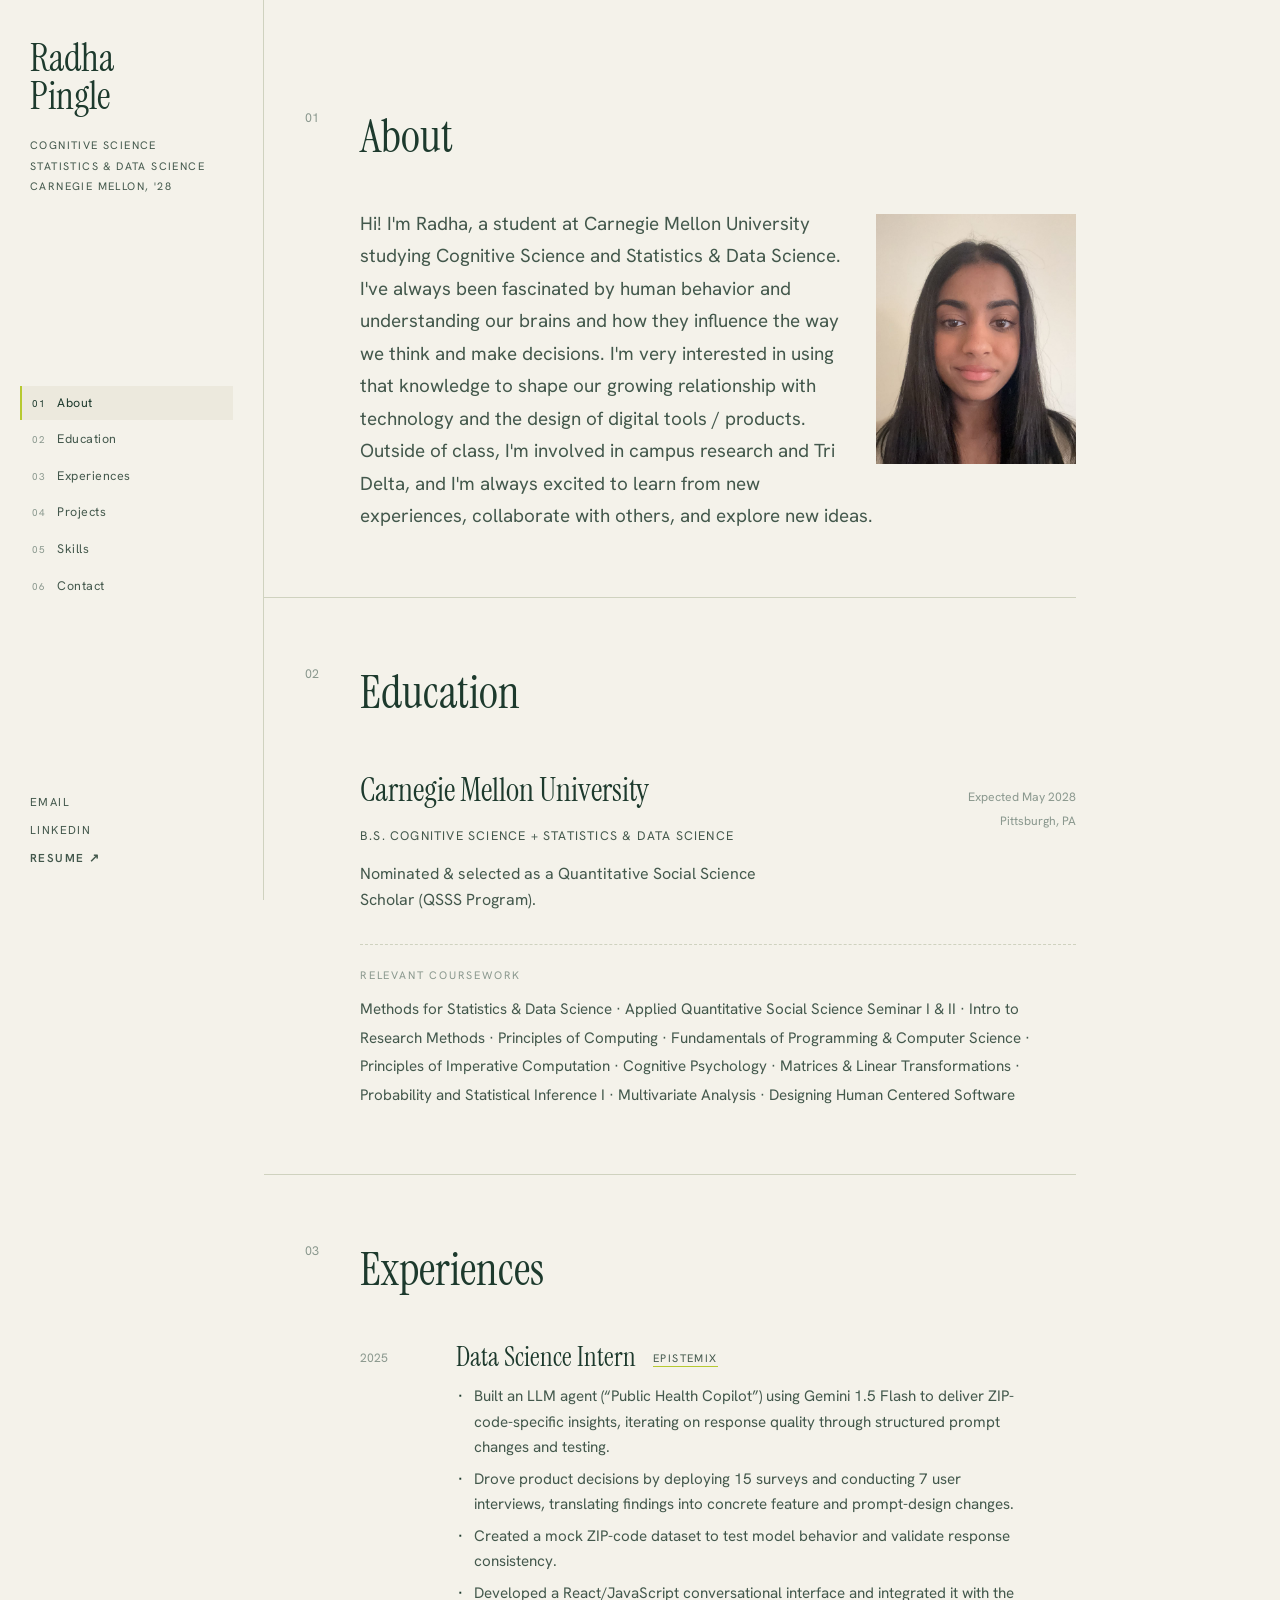
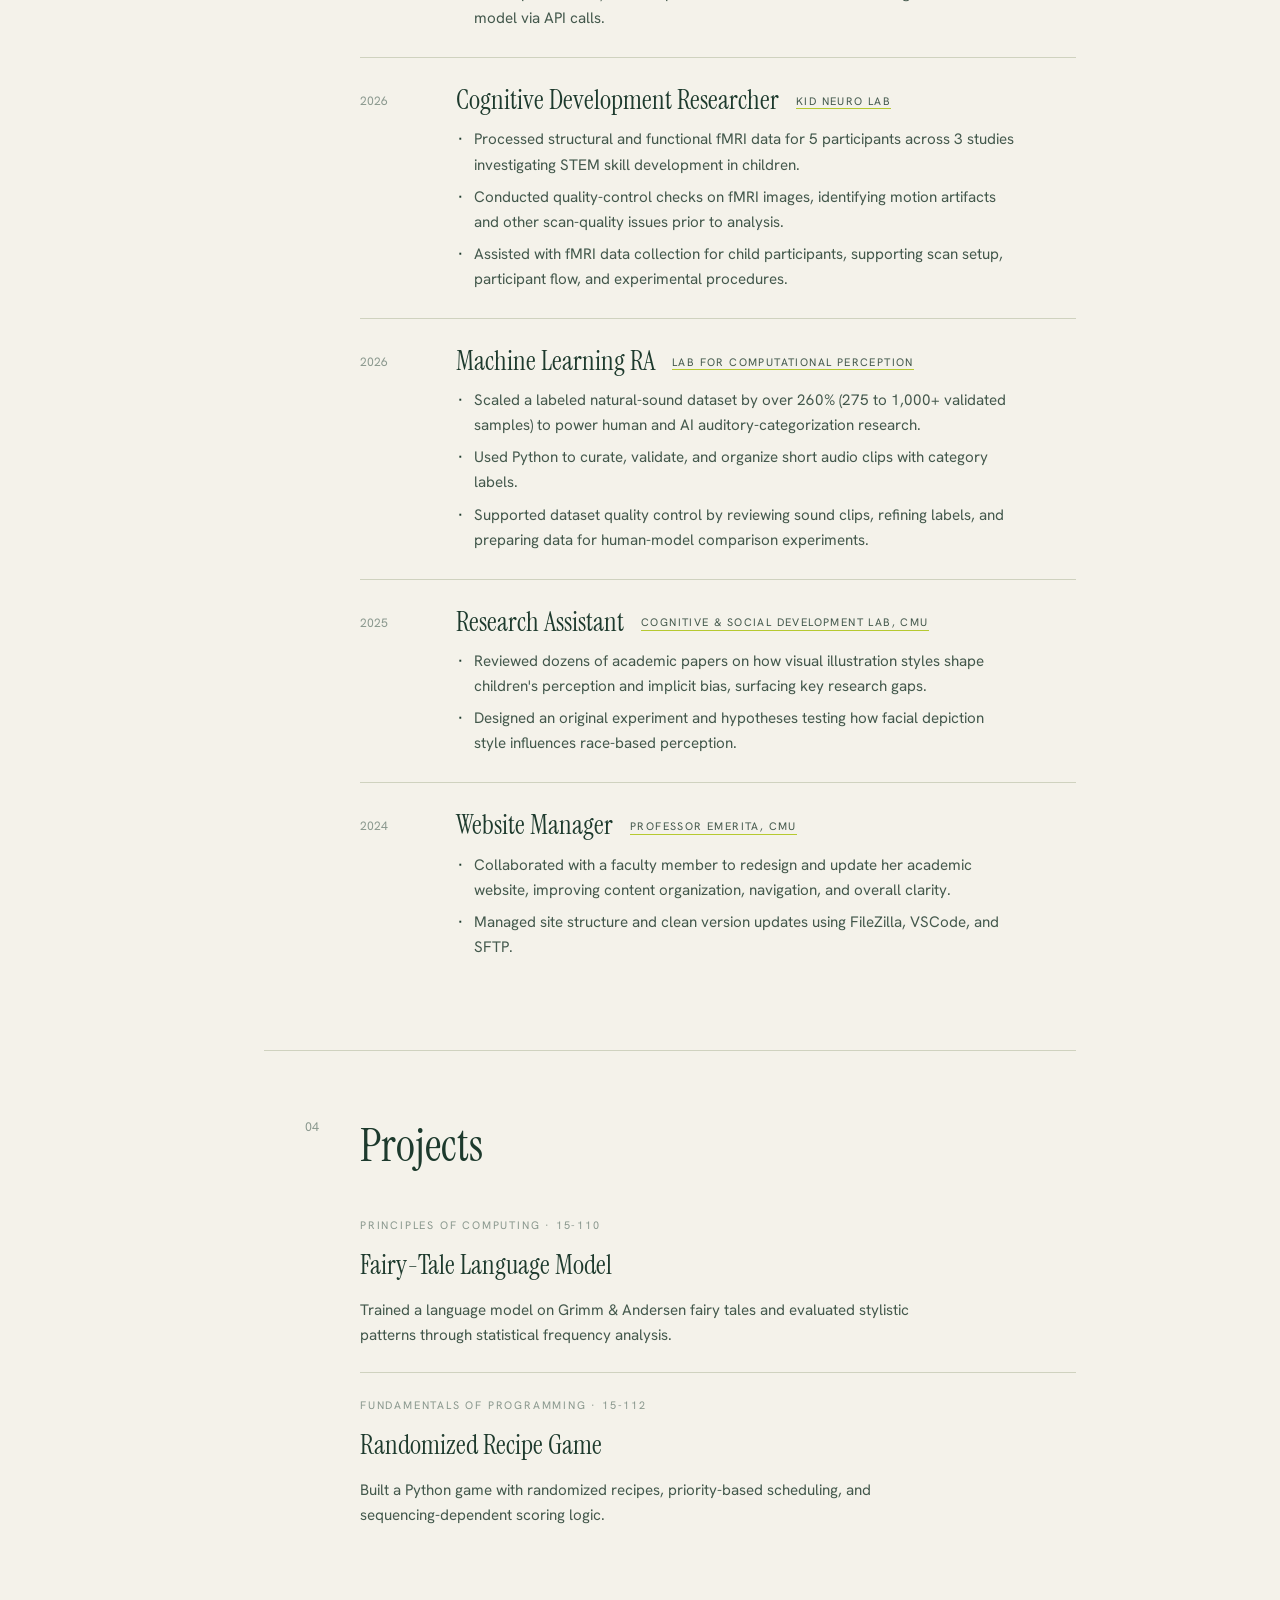
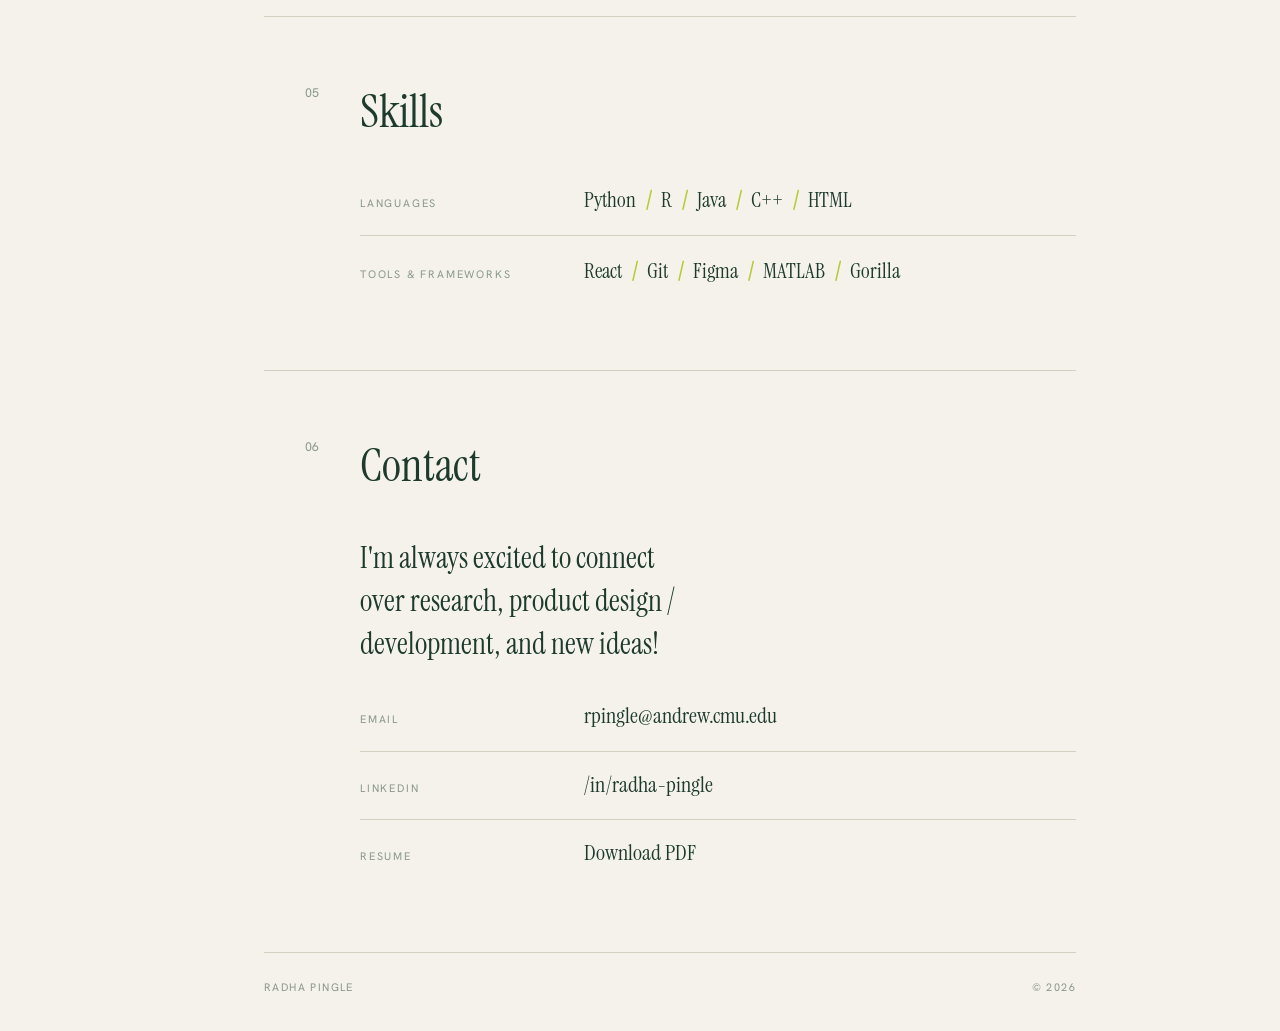
==== classic/index.html @ 880a049f "Publish botanical portfolio as the main site. Promote the interactive intro experience to the root a" ====
<!DOCTYPE html>
<html lang="en">
<head>
  <meta charset="UTF-8" />
  <meta name="viewport" content="width=device-width, initial-scale=1.0" />
  <title>Radha Pingle</title>
  <meta name="description" content="Radha Pingle, Cognitive Science and Statistics & Data Science student at Carnegie Mellon University." />
  <link rel="preconnect" href="https://fonts.googleapis.com" />
  <link rel="preconnect" href="https://fonts.gstatic.com" crossorigin />
  <link href="https://fonts.googleapis.com/css2?family=Instrument+Serif:ital@0;1&family=Hanken+Grotesk:wght@400;500;600&display=swap" rel="stylesheet" />
  <link rel="stylesheet" href="styles.css" />
</head>
<body id="top">

  <!-- Mobile header (rail collapses into this) -->
  <header class="mobilebar">
    <a href="#top" class="mobilebar__name">Radha Pingle</a>
    <button class="mobilebar__toggle" aria-label="Toggle index" aria-expanded="false">Index</button>
    <nav class="mobilebar__nav" id="mobileNav">
      <a href="#about"><span>01</span> About</a>
      <a href="#education"><span>02</span> Education</a>
      <a href="#work"><span>03</span> Experiences</a>
      <a href="#projects"><span>04</span> Projects</a>
      <a href="#skills"><span>05</span> Skills</a>
      <a href="#contact"><span>06</span> Contact</a>
      <a href="../assets/RadhaP_Resume.pdf" target="_blank" rel="noopener" class="is-resume">Resume ↗</a>
    </nav>
  </header>

  <div class="frame">

    <!-- Fixed left rail -->
    <aside class="rail">
      <div class="rail__top">
        <a href="#top" class="rail__name">Radha<br />Pingle</a>
        <p class="rail__role">Cognitive Science<br />Statistics &amp; Data Science<br />Carnegie Mellon, '28</p>
      </div>

      <nav class="rail__index" aria-label="Section index">
        <a href="#about" data-spy="about"><span class="rail__no">01</span>About</a>
        <a href="#education" data-spy="education"><span class="rail__no">02</span>Education</a>
        <a href="#work" data-spy="work"><span class="rail__no">03</span>Experiences</a>
        <a href="#projects" data-spy="projects"><span class="rail__no">04</span>Projects</a>
        <a href="#skills" data-spy="skills"><span class="rail__no">05</span>Skills</a>
        <a href="#contact" data-spy="contact"><span class="rail__no">06</span>Contact</a>
      </nav>

      <div class="rail__foot">
        <a href="mailto:rpingle@andrew.cmu.edu">Email</a>
        <a href="https://www.linkedin.com/in/radha-pingle-651835333" target="_blank" rel="noopener">LinkedIn</a>
        <a href="../assets/RadhaP_Resume.pdf" target="_blank" rel="noopener" class="rail__resume">Resume ↗</a>
      </div>
    </aside>

    <!-- Content column -->
    <main class="page">

      <!-- 01 About -->
      <section class="sec" id="about">
        <span class="sec__no" aria-hidden="true">01</span>
        <div class="sec__body">
          <h2 class="sec__title reveal">About</h2>
          <div class="about reveal">
            <figure class="about__fig">
              <img src="../assets/profile.jpg" alt="Portrait of Radha Pingle" onerror="this.parentElement.style.display='none';" />
            </figure>
            <p class="about__text">
              Hi! I'm Radha, a student at Carnegie Mellon University studying Cognitive Science
              and Statistics &amp; Data Science. I've always been fascinated by human behavior and
              understanding our brains and how they influence the way we think and make decisions.
              I'm very interested in using that knowledge to shape our growing relationship with
              technology and the design of digital tools / products. Outside of class, I'm involved
              in campus research and Tri Delta, and I'm always excited to learn from new experiences,
              collaborate with others, and explore new ideas.
            </p>
          </div>
        </div>
      </section>

      <!-- 02 Education -->
      <section class="sec" id="education">
        <span class="sec__no" aria-hidden="true">02</span>
        <div class="sec__body">
          <h2 class="sec__title reveal">Education</h2>
          <div class="edu reveal">
            <div class="edu__row">
              <div>
                <h3 class="edu__school">Carnegie Mellon University</h3>
                <p class="edu__degree">B.S. Cognitive Science + Statistics &amp; Data Science</p>
                <p class="edu__honor">Nominated &amp; selected as a Quantitative Social Science Scholar (QSSS Program).</p>
              </div>
              <div class="edu__meta">
                <p>Expected May 2028</p>
                <p>Pittsburgh, PA</p>
              </div>
            </div>
            <div class="edu__course">
              <p class="label">Relevant coursework</p>
              <p>
                Methods for Statistics &amp; Data Science · Applied Quantitative Social Science Seminar I &amp; II ·
                Intro to Research Methods · Principles of Computing · Fundamentals of Programming &amp; Computer Science ·
                Principles of Imperative Computation · Cognitive Psychology · Matrices &amp; Linear Transformations ·
                Probability and Statistical Inference I · Multivariate Analysis · Designing Human Centered Software
              </p>
            </div>
          </div>
        </div>
      </section>

      <!-- 03 Selected Work -->
      <section class="sec" id="work">
        <span class="sec__no" aria-hidden="true">03</span>
        <div class="sec__body">
          <h2 class="sec__title reveal">Experiences</h2>
          <ul class="work">
            <li class="work__row reveal">
              <span class="work__year">2025</span>
              <div>
                <h3 class="work__role">Data Science Intern <a class="work__org" href="https://epistemix.com/" target="_blank" rel="noopener">Epistemix</a></h3>
                <ul class="work__points">
                  <li>Built an LLM agent (“Public Health Copilot”) using Gemini 1.5 Flash to deliver ZIP-code-specific insights, iterating on response quality through structured prompt changes and testing.</li>
                  <li>Drove product decisions by deploying 15 surveys and conducting 7 user interviews, translating findings into concrete feature and prompt-design changes.</li>
                  <li>Created a mock ZIP-code dataset to test model behavior and validate response consistency.</li>
                  <li>Developed a React/JavaScript conversational interface and integrated it with the model via API calls.</li>
                </ul>
              </div>
            </li>

            <li class="work__row reveal">
              <span class="work__year">2026</span>
              <div>
                <h3 class="work__role">Cognitive Development Researcher <a class="work__org" href="https://kidneurolab.andrew.cmu.edu/" target="_blank" rel="noopener">Kid Neuro Lab</a></h3>
                <ul class="work__points">
                  <li>Processed structural and functional fMRI data for 5 participants across 3 studies investigating STEM skill development in children.</li>
                  <li>Conducted quality-control checks on fMRI images, identifying motion artifacts and other scan-quality issues prior to analysis.</li>
                  <li>Assisted with fMRI data collection for child participants, supporting scan setup, participant flow, and experimental procedures.</li>
                </ul>
              </div>
            </li>

            <li class="work__row reveal">
              <span class="work__year">2026</span>
              <div>
                <h3 class="work__role">Machine Learning RA <span class="work__org">Lab for Computational Perception</span></h3>
                <ul class="work__points">
                  <li>Scaled a labeled natural-sound dataset by over 260% (275 to 1,000+ validated samples) to power human and AI auditory-categorization research.</li>
                  <li>Used Python to curate, validate, and organize short audio clips with category labels.</li>
                  <li>Supported dataset quality control by reviewing sound clips, refining labels, and preparing data for human-model comparison experiments.</li>
                </ul>
              </div>
            </li>

            <li class="work__row reveal">
              <span class="work__year">2025</span>
              <div>
                <h3 class="work__role">Research Assistant <a class="work__org" href="https://sites.google.com/andrew.cmu.edu/csdl/home" target="_blank" rel="noopener">Cognitive &amp; Social Development Lab, CMU</a></h3>
                <ul class="work__points">
                  <li>Reviewed dozens of academic papers on how visual illustration styles shape children's perception and implicit bias, surfacing key research gaps.</li>
                  <li>Designed an original experiment and hypotheses testing how facial depiction style influences race-based perception.</li>
                </ul>
              </div>
            </li>

            <li class="work__row reveal">
              <span class="work__year">2024</span>
              <div>
                <h3 class="work__role">Website Manager <a class="work__org" href="https://www.cmu.edu/dietrich/psychology/memorylab/index.html" target="_blank" rel="noopener">Professor Emerita, CMU</a></h3>
                <ul class="work__points">
                  <li>Collaborated with a faculty member to redesign and update her academic website, improving content organization, navigation, and overall clarity.</li>
                  <li>Managed site structure and clean version updates using FileZilla, VSCode, and SFTP.</li>
                </ul>
              </div>
            </li>
          </ul>
        </div>
      </section>

      <!-- 04 Projects -->
      <section class="sec" id="projects">
        <span class="sec__no" aria-hidden="true">04</span>
        <div class="sec__body">
          <h2 class="sec__title reveal">Projects</h2>
          <ul class="projects">
            <li class="proj reveal">
              <p class="label">Principles of Computing · 15-110</p>
              <h3 class="proj__title">Fairy-Tale Language Model</h3>
              <p class="proj__desc">Trained a language model on Grimm &amp; Andersen fairy tales and evaluated stylistic patterns through statistical frequency analysis.</p>
            </li>
            <li class="proj reveal">
              <p class="label">Fundamentals of Programming · 15-112</p>
              <h3 class="proj__title">Randomized Recipe Game</h3>
              <p class="proj__desc">Built a Python game with randomized recipes, priority-based scheduling, and sequencing-dependent scoring logic.</p>
            </li>
          </ul>
        </div>
      </section>

      <!-- 05 Skills -->
      <section class="sec" id="skills">
        <span class="sec__no" aria-hidden="true">05</span>
        <div class="sec__body">
          <h2 class="sec__title reveal">Skills</h2>
          <dl class="skills reveal">
            <div class="skills__row">
              <dt class="label">Languages</dt>
              <dd>Python <i>/</i> R <i>/</i> Java <i>/</i> C++ <i>/</i> HTML</dd>
            </div>
            <div class="skills__row">
              <dt class="label">Tools &amp; Frameworks</dt>
              <dd>React <i>/</i> Git <i>/</i> Figma <i>/</i> MATLAB <i>/</i> Gorilla</dd>
            </div>
          </dl>
        </div>
      </section>

      <!-- 06 Contact -->
      <section class="sec" id="contact">
        <span class="sec__no" aria-hidden="true">06</span>
        <div class="sec__body">
          <h2 class="sec__title reveal">Contact</h2>
          <div class="contact reveal">
            <p class="contact__lead">
              I'm always excited to connect over research, product design / development, and new ideas!
            </p>
            <ul class="contact__list">
              <li>
                <a href="mailto:rpingle@andrew.cmu.edu">
                  <span class="label">Email</span>
                  <span class="contact__v">rpingle@andrew.cmu.edu</span>
                </a>
              </li>
              <li>
                <a href="https://www.linkedin.com/in/radha-pingle-651835333" target="_blank" rel="noopener">
                  <span class="label">LinkedIn</span>
                  <span class="contact__v">/in/radha-pingle</span>
                </a>
              </li>
              <li>
                <a href="../assets/RadhaP_Resume.pdf" target="_blank" rel="noopener">
                  <span class="label">Resume</span>
                  <span class="contact__v">Download PDF</span>
                </a>
              </li>
            </ul>
          </div>
        </div>
      </section>

      <footer class="ftr">
        <span>Radha Pingle</span>
        <span>© <span id="year"></span></span>
      </footer>
    </main>
  </div>

  <script src="script.js"></script>
</body>
</html>
---- classic/styles.css ----
/* ============================================================
   Radha Pingle — botanical archive / research dossier
   ============================================================ */

:root {
  --paper: #f4f2ea;      /* pale oat */
  --paper-2: #ece9dd;    /* slightly deeper, for rules & fills */
  --ink: #1d3a2d;        /* bottle green */
  --ink-soft: #43584c;   /* moss, secondary text */
  --faint: #8a988e;      /* captions, years */
  --acid: #b6c930;       /* chartreuse accent — use sparingly */
  --line: #cfd2bf;       /* hairline rules */
  --rail-w: 264px;
  --serif: "Instrument Serif", Georgia, "Times New Roman", serif;
  --sans: "Hanken Grotesk", -apple-system, BlinkMacSystemFont, "Segoe UI", sans-serif;
  --mono: "Hanken Grotesk", -apple-system, sans-serif;
}

* { box-sizing: border-box; margin: 0; padding: 0; }

html { scroll-behavior: smooth; scroll-padding-top: 24px; }

body {
  font-family: var(--sans);
  background: var(--paper);
  color: var(--ink);
  line-height: 1.65;
  -webkit-font-smoothing: antialiased;
}

a { color: inherit; text-decoration: none; }
::selection { background: var(--acid); color: var(--ink); }

mark {
  background: linear-gradient(transparent 55%, var(--acid) 55%, var(--acid) 92%, transparent 92%);
  color: inherit; padding: 0 2px;
}

.label {
  font-family: var(--mono); font-size: 0.68rem; text-transform: uppercase;
  letter-spacing: 1.8px; color: var(--faint); font-weight: 400;
}

/* ---------- Reveal ---------- */
.reveal { opacity: 0; transform: translateY(16px); transition: opacity 0.6s ease, transform 0.6s cubic-bezier(0.2, 0.7, 0.2, 1); }
.reveal.in { opacity: 1; transform: none; }
@media (prefers-reduced-motion: reduce) {
  .reveal { opacity: 1; transform: none; transition: none; }
  html { scroll-behavior: auto; }
}

/* ============================================================
   Frame: fixed rail + scrolling page
   ============================================================ */
.frame { display: flex; min-height: 100vh; }

.rail {
  position: fixed; top: 0; left: 0; bottom: 0; width: var(--rail-w);
  display: flex; flex-direction: column; justify-content: space-between;
  padding: 40px 30px 32px; border-right: 1px solid var(--line);
  background: var(--paper);
}

.rail__name {
  font-family: var(--serif); font-weight: 400; font-size: 2.35rem;
  line-height: 1.0; letter-spacing: 0; display: inline-block;
}
.rail__name:hover { font-style: italic; }

.rail__role {
  margin-top: 18px; font-family: var(--mono); font-size: 0.68rem;
  text-transform: uppercase; letter-spacing: 1.4px; line-height: 1.9; color: var(--ink-soft);
}

.rail__index { display: flex; flex-direction: column; gap: 2px; }
.rail__index a {
  display: flex; align-items: baseline; gap: 12px;
  font-family: var(--mono); font-size: 0.78rem; letter-spacing: 0.5px;
  color: var(--ink-soft); padding: 7px 10px; margin-left: -10px;
  border-left: 2px solid transparent; transition: all 0.2s ease;
}
.rail__no { font-size: 0.62rem; color: var(--faint); }
.rail__index a:hover { color: var(--ink); border-left-color: var(--line); }
.rail__index a.is-active { color: var(--ink); border-left-color: var(--acid); background: var(--paper-2); }
.rail__index a.is-active .rail__no { color: var(--ink); }

.rail__foot { display: flex; flex-direction: column; gap: 8px; }
.rail__foot a {
  font-family: var(--mono); font-size: 0.72rem; text-transform: uppercase; letter-spacing: 1.4px;
  color: var(--ink-soft); width: fit-content;
  border-bottom: 1px solid transparent; transition: all 0.2s ease;
}
.rail__foot a:hover { color: var(--ink); border-bottom-color: var(--acid); }
.rail__resume { color: var(--ink); font-weight: 600; }

/* ---------- Page column ---------- */
.page {
  margin-left: var(--rail-w); width: calc(100% - var(--rail-w));
  max-width: 860px; padding: 26px 48px 0 0;
}

/* ---------- Sections ---------- */
.sec {
  display: grid; grid-template-columns: 96px 1fr;
  border-bottom: 1px solid var(--line); padding: 56px 0 64px;
}
.sec:first-of-type { padding-top: 72px; }

.sec__no {
  font-family: var(--mono); font-size: 0.78rem; color: var(--faint);
  padding-top: 10px; text-align: center;
}

.sec__title {
  font-family: var(--serif); font-weight: 400; font-size: clamp(1.9rem, 3.6vw, 2.9rem);
  letter-spacing: 0; margin-bottom: 34px;
}

/* ---------- About ---------- */
.about { position: relative; }
.about__fig { float: right; margin: 6px 0 18px 32px; width: min(200px, 42%); }
.about__fig img { display: block; width: 100%; aspect-ratio: 4/5; object-fit: cover; object-position: 50% 16%; }
.about__text {
  font-family: var(--sans); font-size: clamp(1.02rem, 1.5vw, 1.18rem);
  font-weight: 400; line-height: 1.72; color: var(--ink-soft); max-width: 60ch;
}
.about__text + .about__text { margin-top: 1em; }

/* ---------- Education ---------- */
.edu__row { display: flex; justify-content: space-between; gap: 36px; align-items: baseline; flex-wrap: wrap; }
.edu__school { font-family: var(--serif); font-weight: 400; font-size: clamp(1.5rem, 2.6vw, 2rem); letter-spacing: 0; }
.edu__degree { font-family: var(--mono); font-size: 0.78rem; text-transform: uppercase; letter-spacing: 1.2px; color: var(--ink-soft); margin-top: 10px; }
.edu__honor { color: var(--ink-soft); margin-top: 14px; max-width: 50ch; }
.edu__meta { font-family: var(--mono); font-size: 0.76rem; color: var(--faint); text-align: right; line-height: 2; }
.edu__course { margin-top: 30px; border-top: 1px dashed var(--line); padding-top: 22px; }
.edu__course .label { display: block; margin-bottom: 10px; }
.edu__course p:last-child { color: var(--ink-soft); font-size: 0.95rem; line-height: 1.9; }

/* ---------- Work ---------- */
.work { list-style: none; display: flex; flex-direction: column; }
.work__row {
  display: grid; grid-template-columns: 72px 1fr; gap: 24px;
  padding: 26px 0; border-top: 1px solid var(--line);
}
.work__row:first-child { border-top: 0; padding-top: 0; }
.work__year { font-family: var(--mono); font-size: 0.76rem; color: var(--faint); padding-top: 7px; }
.work__role { font-family: var(--serif); font-weight: 400; font-size: clamp(1.3rem, 2.3vw, 1.7rem); line-height: 1.15; letter-spacing: 0; }
.work__org {
  display: inline-block; font-family: var(--mono); font-size: 0.68rem; font-weight: 400;
  text-transform: uppercase; letter-spacing: 1.4px; color: var(--ink-soft);
  vertical-align: middle; margin-left: 12px;
  border-bottom: 1px solid var(--acid); padding-bottom: 1px;
  transition: color 0.2s ease, background 0.2s ease;
}
a.work__org:hover { color: var(--ink); background: var(--acid); }
.work__points { list-style: none; margin-top: 12px; display: flex; flex-direction: column; gap: 7px; max-width: 62ch; }
.work__points li { color: var(--ink-soft); font-size: 0.95rem; padding-left: 18px; position: relative; }
.work__points li::before { content: "·"; position: absolute; left: 2px; color: var(--ink); font-weight: 700; }

/* ---------- Projects ---------- */
.projects { list-style: none; display: flex; flex-direction: column; }
.proj { padding: 24px 0; border-top: 1px solid var(--line); }
.proj:first-child { border-top: 0; padding-top: 0; }
.proj__title { font-family: var(--serif); font-weight: 400; font-size: clamp(1.3rem, 2.3vw, 1.7rem); margin: 8px 0 10px; letter-spacing: 0; }
.proj__desc { color: var(--ink-soft); font-size: 0.95rem; max-width: 62ch; }

/* ---------- Skills ---------- */
.skills { display: flex; flex-direction: column; }
.skills__row {
  display: grid; grid-template-columns: 200px 1fr; gap: 24px; align-items: baseline;
  padding: 18px 0; border-top: 1px solid var(--line);
}
.skills__row:first-child { border-top: 0; padding-top: 0; }
.skills__row dd { font-family: var(--serif); font-size: clamp(1.05rem, 1.8vw, 1.3rem); }
.skills__row dd i { font-style: normal; color: var(--acid); font-weight: 700; padding: 0 6px; }

/* ---------- Contact ---------- */
.contact__lead {
  font-family: var(--serif); font-size: clamp(1.3rem, 2.6vw, 1.9rem); font-weight: 400;
  line-height: 1.4; max-width: 24ch; margin-bottom: 34px;
}
.contact__list { list-style: none; }
.contact__list a {
  display: grid; grid-template-columns: 200px 1fr; gap: 24px; align-items: baseline;
  padding: 16px 0; border-top: 1px solid var(--line); transition: padding-left 0.25s ease;
}
.contact__list li:first-child a { border-top: 0; padding-top: 0; }
.contact__v { font-family: var(--serif); font-size: clamp(1.05rem, 1.9vw, 1.35rem); position: relative; width: fit-content; }
.contact__v::after {
  content: ""; position: absolute; left: 0; bottom: -3px; height: 2px; width: 0;
  background: var(--acid); transition: width 0.3s ease;
}
.contact__list a:hover .contact__v::after { width: 100%; }

/* ---------- Footer ---------- */
.ftr {
  display: flex; justify-content: space-between; padding: 26px 0 34px;
  font-family: var(--mono); font-size: 0.68rem; text-transform: uppercase;
  letter-spacing: 1.4px; color: var(--faint);
}

/* ---------- Mobile bar (hidden on desktop) ---------- */
.mobilebar { display: none; }

/* ============================================================
   Responsive
   ============================================================ */
@media (max-width: 860px) {
  .rail { display: none; }
  .page { margin-left: 0; width: 100%; max-width: none; padding: 0 22px; }

  .mobilebar {
    display: flex; flex-wrap: wrap; align-items: center; justify-content: space-between;
    position: sticky; top: 0; z-index: 40;
    background: var(--paper); border-bottom: 1px solid var(--line);
    padding: 14px 22px;
  }
  .mobilebar__name { font-family: var(--serif); font-weight: 400; font-size: 1.35rem; letter-spacing: 0; }
  .mobilebar__toggle {
    font-family: var(--mono); font-size: 0.7rem; text-transform: uppercase; letter-spacing: 1.4px;
    background: none; border: 1px solid var(--ink); border-radius: 999px;
    color: var(--ink); padding: 7px 16px; cursor: pointer;
  }
  .mobilebar__toggle[aria-expanded="true"] { background: var(--ink); color: var(--paper); }
  .mobilebar__nav {
    flex-basis: 100%; display: flex; flex-direction: column;
    max-height: 0; overflow: hidden; transition: max-height 0.3s ease;
  }
  .mobilebar__nav.is-open { max-height: 420px; padding-top: 10px; }
  .mobilebar__nav a {
    font-family: var(--mono); font-size: 0.8rem; letter-spacing: 0.5px; color: var(--ink-soft);
    padding: 12px 4px; border-top: 1px solid var(--line);
  }
  .mobilebar__nav a span { color: var(--faint); font-size: 0.66rem; margin-right: 10px; }
  .mobilebar__nav .is-resume { color: var(--ink); font-weight: 600; }

  .sec { grid-template-columns: 1fr; padding: 44px 0 52px; }
  .sec:first-of-type { padding-top: 40px; }
  .sec__no { text-align: left; padding: 0 0 8px; }

  .about__fig { float: none; margin: 0 0 24px; width: min(240px, 70%); }
  .edu__meta { text-align: left; }
  .work__row { grid-template-columns: 1fr; gap: 8px; }
  .skills__row, .contact__list a { grid-template-columns: 1fr; gap: 6px; }
}
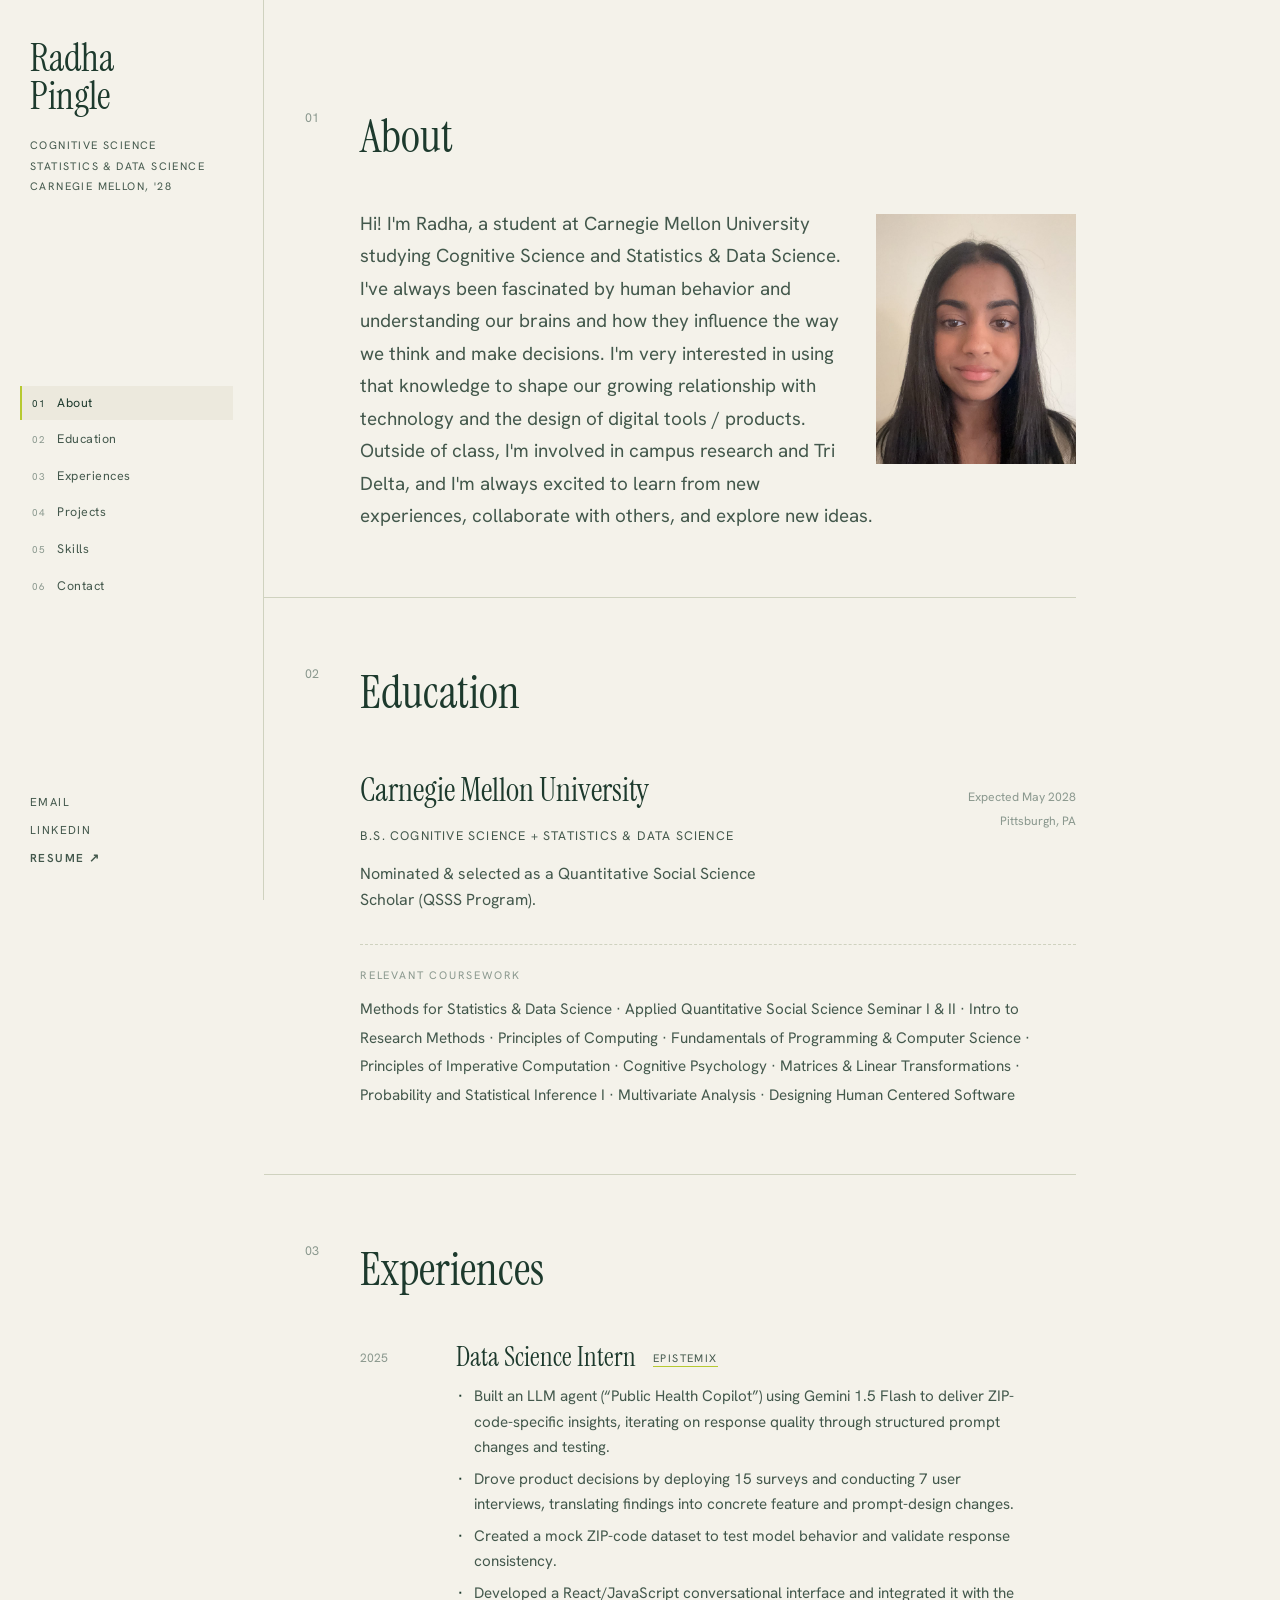
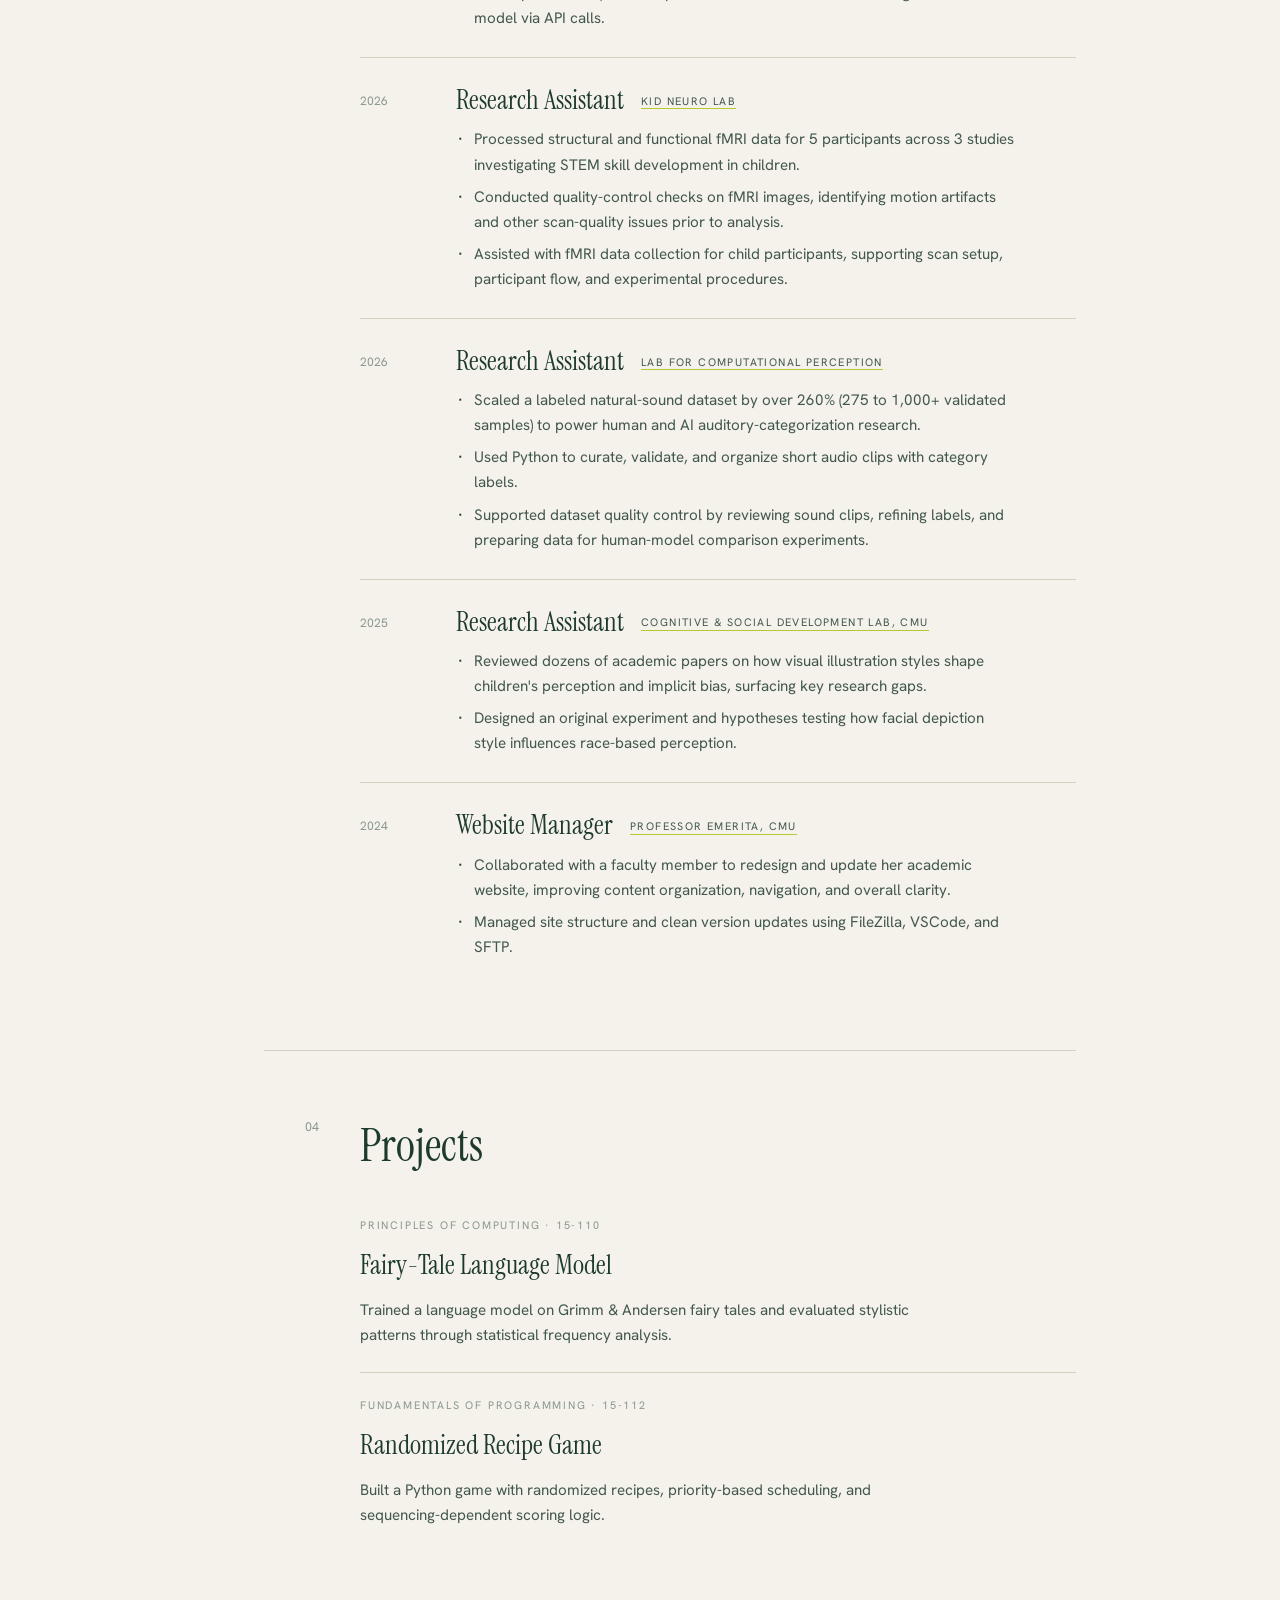
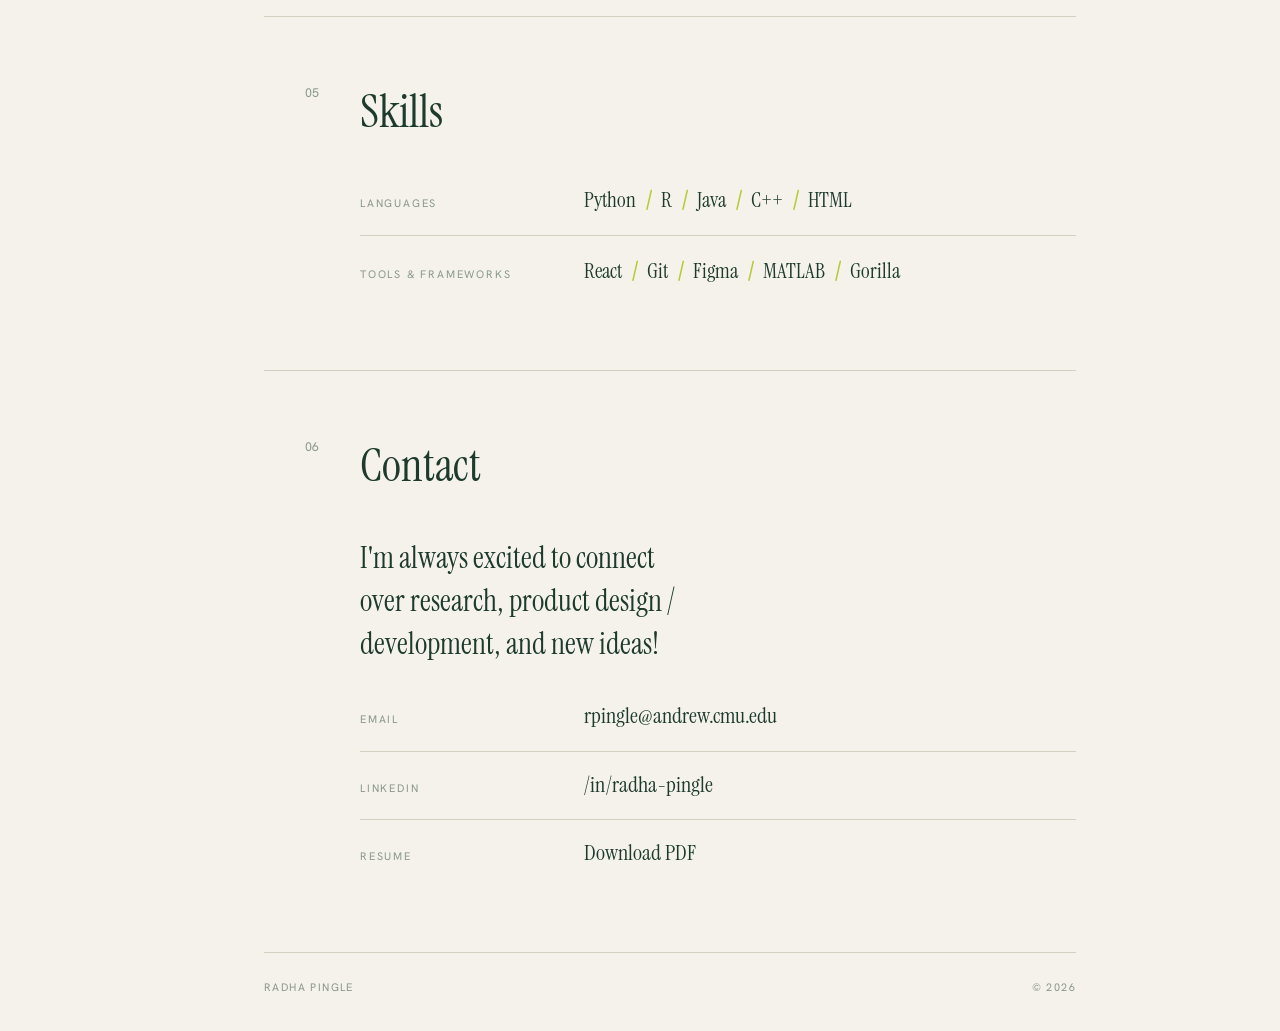
==== commit 01bfc4ec: "Align the site with the latest resume and tighten experience bullets. Co-authored-by: Cursor <cursor" ====
--- a/classic/index.html
+++ b/classic/index.html
@@ -129,7 +129,7 @@
             <li class="work__row reveal">
               <span class="work__year">2026</span>
               <div>
-                <h3 class="work__role">Cognitive Development Researcher <a class="work__org" href="https://kidneurolab.andrew.cmu.edu/" target="_blank" rel="noopener">Kid Neuro Lab</a></h3>
+                <h3 class="work__role">Research Assistant <a class="work__org" href="https://kidneurolab.andrew.cmu.edu/" target="_blank" rel="noopener">Kid Neuro Lab</a></h3>
                 <ul class="work__points">
                   <li>Processed structural and functional fMRI data for 5 participants across 3 studies investigating STEM skill development in children.</li>
                   <li>Conducted quality-control checks on fMRI images, identifying motion artifacts and other scan-quality issues prior to analysis.</li>
@@ -141,7 +141,7 @@
             <li class="work__row reveal">
               <span class="work__year">2026</span>
               <div>
-                <h3 class="work__role">Machine Learning RA <span class="work__org">Lab for Computational Perception</span></h3>
+                <h3 class="work__role">Research Assistant <span class="work__org">Lab for Computational Perception</span></h3>
                 <ul class="work__points">
                   <li>Scaled a labeled natural-sound dataset by over 260% (275 to 1,000+ validated samples) to power human and AI auditory-categorization research.</li>
                   <li>Used Python to curate, validate, and organize short audio clips with category labels.</li>
